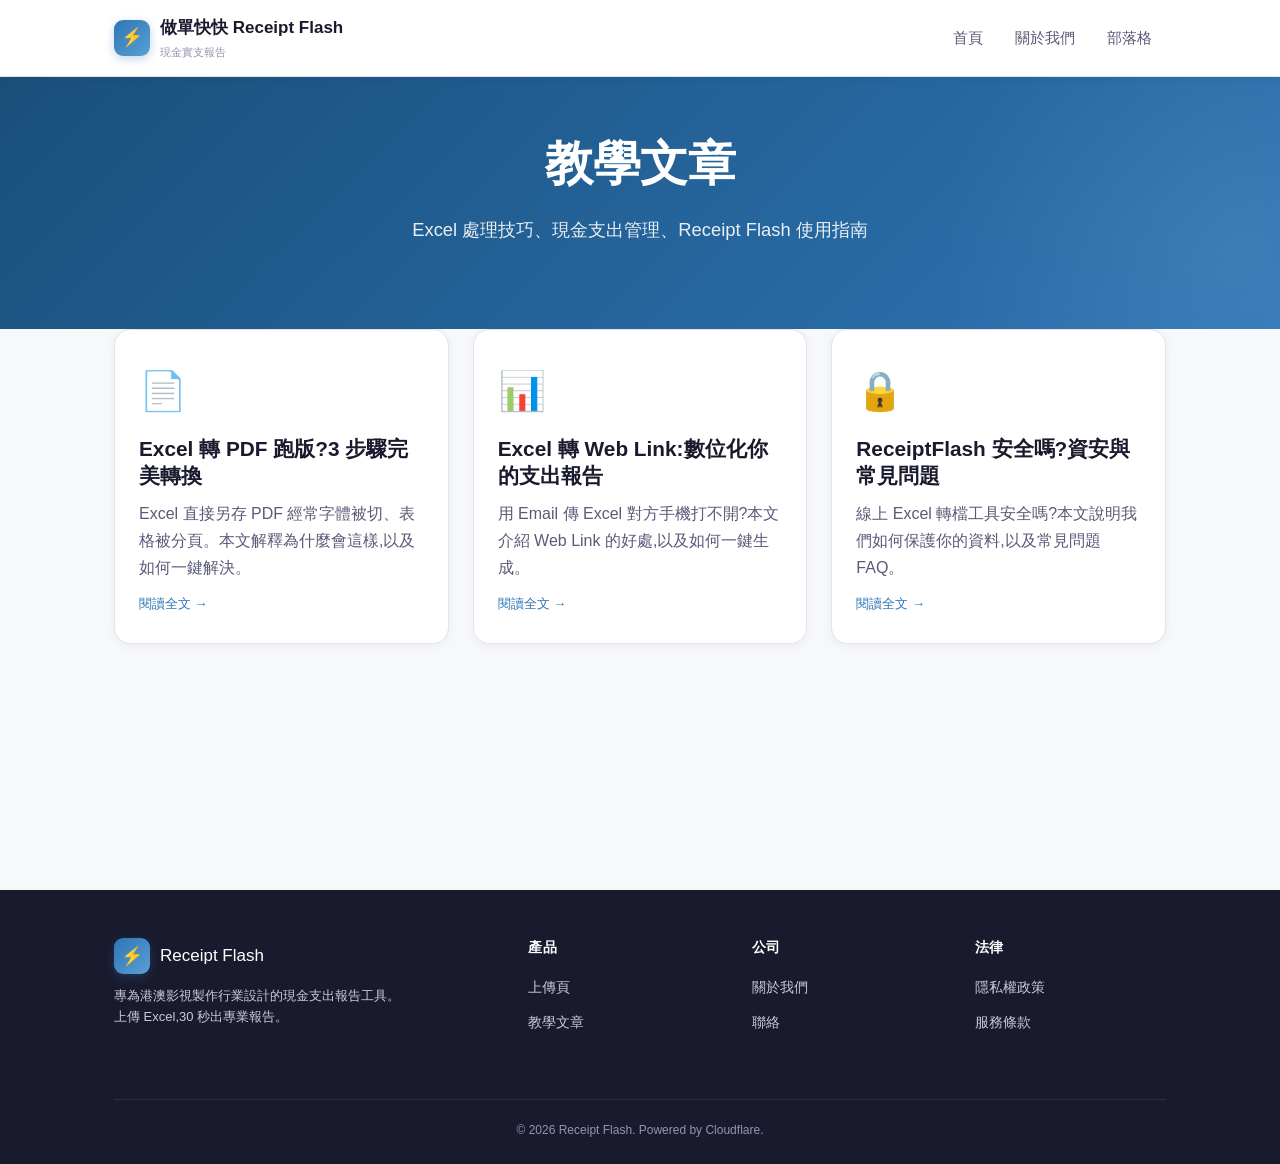
==== blog/index.html @ 972cb915 "feat: v9 source with Discord webhook + FAQ schema + testimonials" ====
<!DOCTYPE html>
<html lang="zh-Hant">
<head>
<meta charset="UTF-8">
<meta name="viewport" content="width=device-width, initial-scale=1.0">
<title>教學文章 — Receipt Flash 部落格</title>
<meta name="description" content="Excel 轉檔技巧、現金支出管理、Receipt Flash 使用教學。">
<meta property="og:type" content="website">
<meta property="og:title" content="教學文章 — Receipt Flash 部落格">
<meta property="og:description" content="Excel 轉檔技巧、現金支出管理、Receipt Flash 使用教學。">
<meta property="og:image" content="https://receiptflash.com/_brand/og-image.svg">
<meta property="og:url" content="https://receiptflash.com/blog/index.html">
<meta name="twitter:card" content="summary_large_image">
<meta name="twitter:title" content="教學文章 — Receipt Flash 部落格">
<meta name="twitter:description" content="Excel 轉檔技巧、現金支出管理、Receipt Flash 使用教學。">
<meta name="twitter:image" content="https://receiptflash.com/_brand/og-image.svg">
<link rel="icon" type="image/svg+xml" href="../_brand/favicon.svg">
<link rel="stylesheet" href="../assets/style.css">
</head>
<body>

<div id="site-header"></div>

<main>
  <section class="hero" style="padding: 56px 24px;">
    <h1>教學文章</h1>
    <p>Excel 處理技巧、現金支出管理、Receipt Flash 使用指南</p>
  </section>

  <div class="container">
    <div class="card-grid">
      <article class="card">
        <div class="icon">📄</div>
        <h3>Excel 轉 PDF 跑版?3 步驟完美轉換</h3>
        <p>Excel 直接另存 PDF 經常字體被切、表格被分頁。本文解釋為什麼會這樣,以及如何一鍵解決。</p>
        <p style="margin-top: 12px; font-size: 13px;"><a href="excel-to-pdf.html">閱讀全文 →</a></p>
      </article>

      <article class="card">
        <div class="icon">📊</div>
        <h3>Excel 轉 Web Link:數位化你的支出報告</h3>
        <p>用 Email 傳 Excel 對方手機打不開?本文介紹 Web Link 的好處,以及如何一鍵生成。</p>
        <p style="margin-top: 12px; font-size: 13px;"><a href="excel-to-web.html">閱讀全文 →</a></p>
      </article>

      <article class="card">
        <div class="icon">🔒</div>
        <h3>ReceiptFlash 安全嗎?資安與常見問題</h3>
        <p>線上 Excel 轉檔工具安全嗎?本文說明我們如何保護你的資料,以及常見問題 FAQ。</p>
        <p style="margin-top: 12px; font-size: 13px;"><a href="faq.html">閱讀全文 →</a></p>
      </article>
    </div>

    <div class="ad-slot" data-ad="header-banner" style="margin: 48px auto; max-width: 728px;"></div>
  </div>
</main>

<div id="site-footer"></div>
<script src="../assets/main.js"></script>
<script src="../_ads/adsense.js"></script>
</body>
</html>
---- assets/style.css ----
/* ===== ReceiptFlash 共用樣式 ===== */

:root {
  --primary: #2e75b6;
  --primary-dark: #1a4f7a;
  --primary-soft: #e8f2fb;
  --accent: #ff6b35;
  --accent-soft: #fff0e8;
  --success: #27ae60;
  --warning: #f39c12;
  --bg: #f7f8fa;
  --surface: #ffffff;
  --text: #1a1a2e;
  --text-2: #5a5a7a;
  --muted: #9494b0;
  --border: #e2e4ec;
  --border-strong: #c8cbd6;
  --radius: 16px;
  --radius-sm: 10px;
  --shadow-sm: 0 2px 8px rgba(30,50,90,.06);
  --shadow: 0 4px 24px rgba(30,50,90,.1);
  --shadow-lg: 0 12px 48px rgba(30,50,90,.14);
  --font-sans: -apple-system, BlinkMacSystemFont, "PingFang TC", "Microsoft JhengHei", "Segoe UI", "Helvetica Neue", sans-serif;
  --font-mono: "SF Mono", Menlo, Consolas, monospace;
  --max-width: 1100px;
  --max-width-narrow: 720px;
}

* { box-sizing: border-box; margin: 0; padding: 0; }
html { scroll-behavior: smooth; }
body {
  font-family: var(--font-sans);
  background: var(--bg);
  color: var(--text);
  line-height: 1.7;
  font-size: 16px;
  min-height: 100vh;
  display: flex;
  flex-direction: column;
}

a { color: var(--primary); text-decoration: none; transition: color .2s; }
a:hover { color: var(--primary-dark); }

img { max-width: 100%; height: auto; }

h1, h2, h3, h4, h5, h6 { line-height: 1.3; color: var(--text); margin-bottom: .5em; }
h1 { font-size: 2.4rem; font-weight: 800; letter-spacing: -.5px; }
h2 { font-size: 1.8rem; font-weight: 700; margin-top: 1.5em; }
h3 { font-size: 1.3rem; font-weight: 700; margin-top: 1.3em; }

p { margin-bottom: 1em; }

ul, ol { padding-left: 1.5em; margin-bottom: 1em; }
li { margin-bottom: .3em; }

code { background: #f0f0f5; padding: 2px 6px; border-radius: 4px; font-family: var(--font-mono); font-size: .9em; }
pre { background: #1a1a2e; color: #a8ff78; padding: 16px 20px; border-radius: var(--radius-sm); overflow-x: auto; margin: 12px 0; }
pre code { background: none; color: inherit; padding: 0; }

blockquote {
  border-left: 4px solid var(--primary);
  padding: 12px 20px;
  margin: 16px 0;
  background: var(--primary-soft);
  border-radius: 0 var(--radius-sm) var(--radius-sm) 0;
  color: var(--text-2);
}

/* ===== Header ===== */
.site-header {
  background: var(--surface);
  border-bottom: 1px solid var(--border);
  padding: 14px 24px;
  position: sticky;
  top: 0;
  z-index: 100;
  box-shadow: var(--shadow-sm);
}
.site-header .container {
  max-width: var(--max-width);
  margin: 0 auto;
  display: flex;
  align-items: center;
  justify-content: space-between;
  gap: 24px;
}
.brand {
  display: flex;
  align-items: center;
  gap: 10px;
  text-decoration: none;
  color: var(--text);
  font-weight: 700;
}
.brand-icon {
  width: 36px; height: 36px;
  background: linear-gradient(135deg, var(--primary) 0%, #5a9fd4 100%);
  border-radius: 9px;
  display: flex; align-items: center; justify-content: center;
  font-size: 18px; color: white;
  box-shadow: 0 3px 10px rgba(46,117,182,.3);
}
.brand-text { font-size: 17px; }
.brand-sub { font-size: 11px; color: var(--muted); font-weight: 500; }
.nav { display: flex; gap: 4px; }
.nav a {
  padding: 8px 14px;
  border-radius: var(--radius-sm);
  color: var(--text-2);
  font-weight: 500;
  font-size: 15px;
  transition: all .2s;
}
.nav a:hover { background: var(--primary-soft); color: var(--primary); }
.nav a.active { color: var(--primary); background: var(--primary-soft); }

.nav-toggle { display: none; background: none; border: none; font-size: 24px; cursor: pointer; padding: 4px 8px; color: var(--text); }

@media (max-width: 720px) {
  .nav { display: none; flex-direction: column; gap: 0; position: absolute; top: 100%; right: 0; left: 0; background: var(--surface); padding: 8px 0; border-bottom: 1px solid var(--border); }
  .nav.open { display: flex; }
  .nav a { width: 100%; border-radius: 0; padding: 12px 24px; }
  .nav-toggle { display: block; }
}

/* ===== Main ===== */
main { flex: 1; }

.container { max-width: var(--max-width); margin: 0 auto; padding: 0 24px; }
.container.narrow { max-width: var(--max-width-narrow); }

.hero {
  background: linear-gradient(135deg, var(--primary-dark) 0%, var(--primary) 100%);
  color: white;
  padding: 80px 24px 64px;
  text-align: center;
  position: relative;
  overflow: hidden;
}
.hero::before {
  content: '';
  position: absolute;
  top: -50%; right: -20%;
  width: 600px; height: 600px;
  background: radial-gradient(circle, rgba(255,255,255,.08) 0%, transparent 70%);
  pointer-events: none;
}
.hero h1 { color: white; font-size: 3rem; max-width: 720px; margin: 0 auto .4em; }
.hero p { font-size: 1.15rem; opacity: .9; max-width: 640px; margin: 0 auto 1.5em; }
.hero .btn { font-size: 1.1rem; padding: 14px 32px; }

/* ===== Sections ===== */
section { padding: 60px 0; }
section h2 { text-align: center; margin-bottom: .3em; }
section .lead { text-align: center; color: var(--text-2); max-width: 640px; margin: 0 auto 40px; font-size: 1.05rem; }

/* ===== Cards ===== */
.card-grid {
  display: grid;
  grid-template-columns: repeat(auto-fit, minmax(280px, 1fr));
  gap: 24px;
}
.card {
  background: var(--surface);
  border: 1px solid var(--border);
  border-radius: var(--radius);
  padding: 28px 24px;
  box-shadow: var(--shadow-sm);
  transition: all .25s;
}
.card:hover { transform: translateY(-4px); box-shadow: var(--shadow); border-color: var(--primary); }
.card .icon { font-size: 2.4rem; margin-bottom: 12px; }
.card .card-icon {
  width: 56px; height: 56px;
  border-radius: 14px;
  background: var(--primary-soft);
  display: inline-flex; align-items: center; justify-content: center;
  margin-bottom: 16px;
}
.card .card-icon .icon-svg { color: var(--primary); }
.card h3 { margin-top: 0; }
.card p { color: var(--text-2); margin-bottom: 0; }

/* ===== Buttons ===== */
.btn {
  display: inline-block;
  padding: 12px 28px;
  border-radius: var(--radius-sm);
  font-weight: 700;
  font-size: 15px;
  cursor: pointer;
  text-decoration: none;
  border: none;
  transition: all .2s;
  font-family: inherit;
}
.btn-primary {
  background: linear-gradient(135deg, var(--primary) 0%, #1a6fc4 100%);
  color: white;
  box-shadow: 0 4px 16px rgba(46,117,182,.35);
}
.btn-primary:hover { transform: translateY(-2px); box-shadow: 0 8px 24px rgba(46,117,182,.4); color: white; }
.btn-accent {
  background: var(--accent);
  color: white;
}
.btn-accent:hover { background: #e35a25; color: white; }
.btn-outline {
  background: var(--surface);
  color: var(--primary);
  border: 1.5px solid var(--primary);
}
.btn-outline:hover { background: var(--primary-soft); }

/* ===== Article / Long-form Content ===== */
.article {
  background: var(--surface);
  border-radius: var(--radius);
  padding: 48px 40px;
  margin: 40px auto;
  max-width: var(--max-width-narrow);
  box-shadow: var(--shadow-sm);
  border: 1px solid var(--border);
}
.article h1 { margin-top: 0; }
.article h2 { border-bottom: 2px solid var(--primary-soft); padding-bottom: 8px; }
.article .meta { color: var(--muted); font-size: 14px; margin-bottom: 24px; }
.article .toc {
  background: var(--primary-soft);
  border-radius: var(--radius-sm);
  padding: 16px 20px;
  margin-bottom: 32px;
}
.article .toc h4 { margin: 0 0 8px; color: var(--primary); font-size: 14px; }
.article .toc ul { padding-left: 20px; margin: 0; }
.article .toc a { color: var(--text-2); }
.article .cta {
  background: var(--accent-soft);
  border-left: 4px solid var(--accent);
  padding: 20px 24px;
  border-radius: 0 var(--radius-sm) var(--radius-sm) 0;
  margin: 32px 0;
  text-align: center;
}
.article .cta a { display: inline-block; margin-top: 12px; }

/* ===== Testimonial ===== */
.testimonial-grid {
  display: grid;
  grid-template-columns: repeat(auto-fit, minmax(280px, 1fr));
  gap: 24px;
  max-width: 1100px;
  margin: 0 auto;
}
.testimonial {
  background: var(--surface);
  border: 1px solid var(--border);
  border-left: 4px solid var(--primary);
  border-radius: var(--radius);
  padding: 24px 28px;
  margin: 0;
  box-shadow: var(--shadow-sm);
  transition: all .25s;
}
.testimonial:hover { transform: translateY(-2px); box-shadow: var(--shadow); }
.testimonial p {
  font-size: 1rem;
  color: var(--text);
  margin: 0 0 12px;
  line-height: 1.7;
}
.testimonial footer {
  font-size: 13px;
  color: var(--text-2);
}

/* ===== Trust Badges ===== */
.trust-badges {
  display: flex;
  flex-wrap: wrap;
  justify-content: center;
  gap: 20px 36px;
  padding: 8px 0;
}
.trust-badges .badge {
  display: inline-flex;
  align-items: center;
  gap: 8px;
  font-size: 14px;
  font-weight: 600;
  color: var(--text-2);
}
.trust-badges .badge .icon-svg { flex-shrink: 0; }

/* ===== Loading / Progress ===== */
.progress-track {
  width: 240px;
  height: 6px;
  background: var(--border);
  border-radius: 3px;
  overflow: hidden;
  margin: 12px 0;
}
.progress-bar {
  height: 100%;
  width: 0%;
  background: linear-gradient(90deg, var(--primary) 0%, var(--accent) 100%);
  border-radius: 3px;
  transition: width .25s ease;
}
.loading-overlay .progress-track {
  background: rgba(0,0,0,.08);
}

/* ===== Footer ===== */
.site-footer {
  background: #1a1a2e;
  color: #c8cbd6;
  padding: 48px 24px 24px;
  margin-top: 60px;
}
.site-footer .container { display: grid; grid-template-columns: 2fr 1fr 1fr 1fr; gap: 32px; }
.site-footer h4 { color: white; font-size: 14px; margin-bottom: 16px; text-transform: uppercase; letter-spacing: .5px; }
.site-footer ul { list-style: none; padding: 0; }
.site-footer li { margin-bottom: 8px; }
.site-footer a { color: #c8cbd6; font-size: 14px; }
.site-footer a:hover { color: white; }
.site-footer .brand-mini { display: flex; align-items: center; gap: 10px; margin-bottom: 12px; }
.site-footer p { font-size: 13px; line-height: 1.6; }
.footer-bottom { grid-column: 1 / -1; border-top: 1px solid #2e2e48; padding-top: 20px; margin-top: 16px; text-align: center; font-size: 12px; color: var(--muted); }

@media (max-width: 720px) {
  .site-footer .container { grid-template-columns: 1fr; gap: 24px; }
  .article { padding: 28px 20px; margin: 20px auto; }
  h1 { font-size: 1.9rem; }
  .hero { padding: 60px 20px 40px; }
  .hero h1 { font-size: 2rem; }
}

/* ===== Ad slots ===== */
.ad-slot {
  margin: 32px auto;
  padding: 0;
  text-align: center;
  max-width: 100%;
  min-height: 90px;
}
.ad-slot[data-ad="header-banner"] { max-width: 728px; }
.ad-slot[data-ad="side-rectangle"] { max-width: 336px; }
.ad-slot[data-ad="in-article-blog"] { margin: 28px 0; }
.ad-slot:not(.ad-loaded)::before {
  content: '廣告載入中…';
  display: block;
  font-size: 11px;
  color: var(--muted);
  letter-spacing: 1px;
  padding: 20px;
  background: #fafbfc;
  border-radius: var(--radius-sm);
}

/* ===== FAQ ===== */
.faq-item { border-bottom: 1px solid var(--border); padding: 16px 0; }
.faq-item:last-child { border-bottom: none; }
.faq-item h3 { margin: 0 0 8px; font-size: 1.1rem; color: var(--primary); }

/* ===== Forms ===== */
input, textarea, select {
  width: 100%;
  padding: 10px 14px;
  border: 1.5px solid var(--border);
  border-radius: var(--radius-sm);
  font-size: 15px;
  font-family: inherit;
  background: var(--bg);
  color: var(--text);
  transition: border-color .2s, background .2s;
}
input:focus, textarea:focus, select:focus {
  border-color: var(--primary);
  background: var(--surface);
  outline: none;
}

/* ===== Utility ===== */
.text-center { text-align: center; }
.mb-0 { margin-bottom: 0 !important; }
.mb-1 { margin-bottom: 8px; }
.mb-2 { margin-bottom: 16px; }
.mb-3 { margin-bottom: 24px; }
.mb-4 { margin-bottom: 32px; }
.mt-2 { margin-top: 16px; }
.mt-3 { margin-top: 24px; }
.muted { color: var(--muted); }
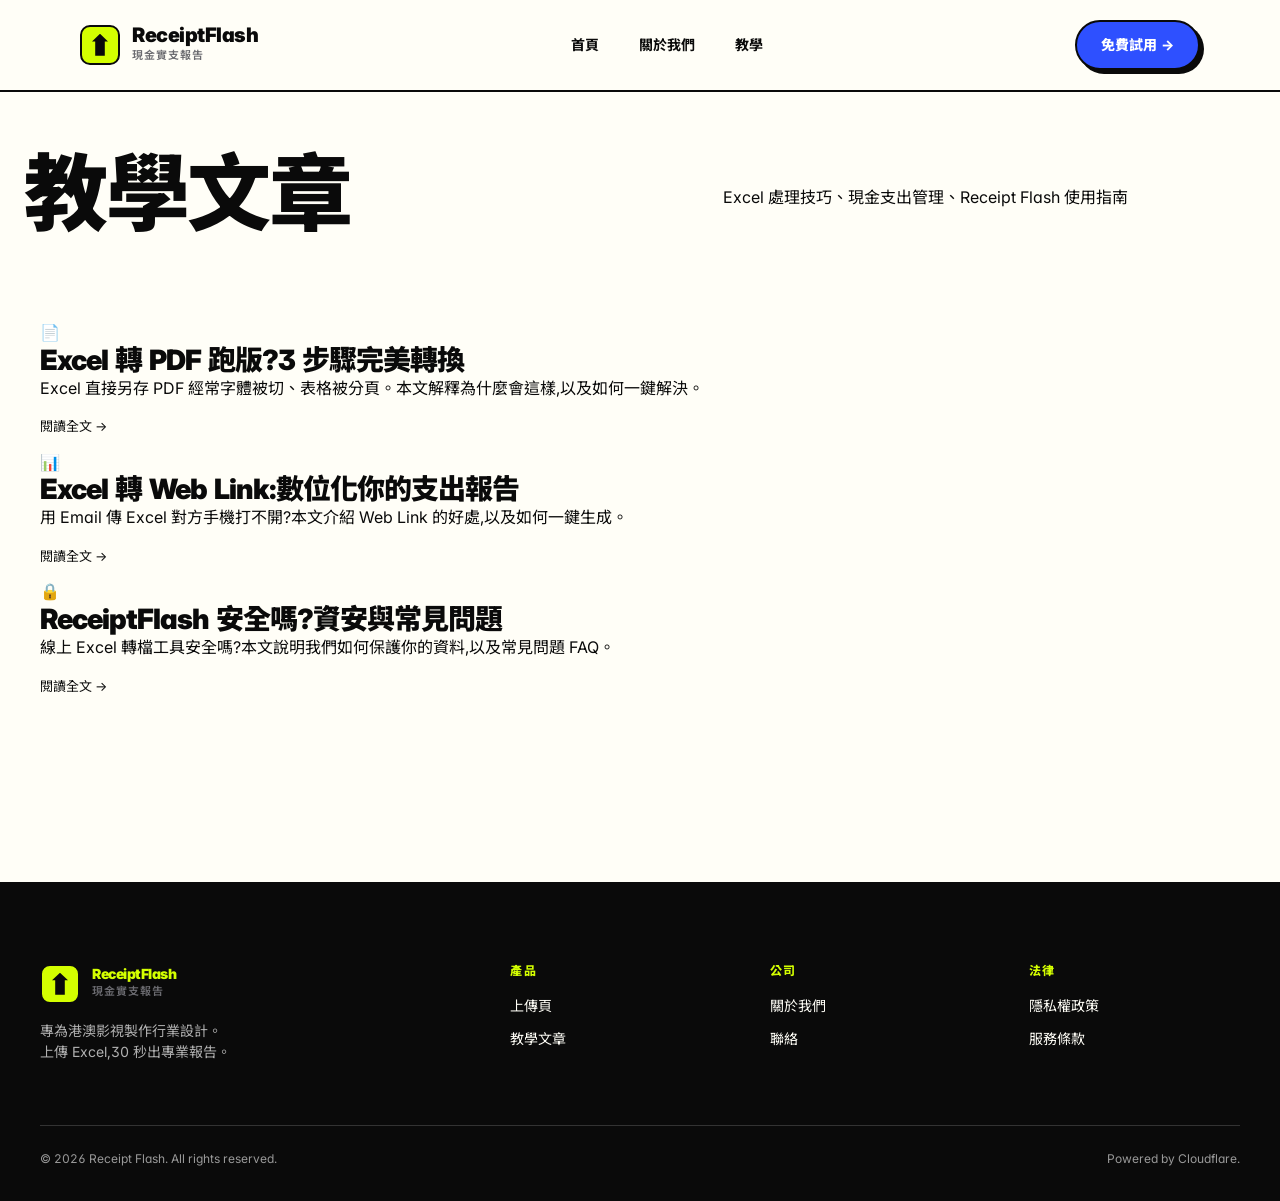
==== commit 32048c33: "feat: v11 — neo-brutalist redesign + .zip upload" ====
--- a/blog/index.html
+++ b/blog/index.html
@@ -16,6 +16,7 @@
 <meta name="twitter:image" content="https://receiptflash.com/_brand/og-image.svg">
 <link rel="icon" type="image/svg+xml" href="../_brand/favicon.svg">
 <link rel="stylesheet" href="../assets/style.css">
+<link href="https://fonts.googleapis.com/css2?family=Inter:wght@400;500;700;800;900&family=Noto+Sans+TC:wght@400;500;700;900&display=swap" rel="stylesheet">
 </head>
 <body>
 
--- a/assets/style.css
+++ b/assets/style.css
@@ -1,346 +1,755 @@
-/* ===== ReceiptFlash 共用樣式 ===== */
+/* ===== ReceiptFlash — Neo-Brutalist Style ===== */
 
 :root {
-  --primary: #2e75b6;
-  --primary-dark: #1a4f7a;
-  --primary-soft: #e8f2fb;
-  --accent: #ff6b35;
-  --accent-soft: #fff0e8;
-  --success: #27ae60;
-  --warning: #f39c12;
-  --bg: #f7f8fa;
-  --surface: #ffffff;
-  --text: #1a1a2e;
-  --text-2: #5a5a7a;
-  --muted: #9494b0;
-  --border: #e2e4ec;
-  --border-strong: #c8cbd6;
-  --radius: 16px;
-  --radius-sm: 10px;
-  --shadow-sm: 0 2px 8px rgba(30,50,90,.06);
-  --shadow: 0 4px 24px rgba(30,50,90,.1);
-  --shadow-lg: 0 12px 48px rgba(30,50,90,.14);
-  --font-sans: -apple-system, BlinkMacSystemFont, "PingFang TC", "Microsoft JhengHei", "Segoe UI", "Helvetica Neue", sans-serif;
-  --font-mono: "SF Mono", Menlo, Consolas, monospace;
-  --max-width: 1100px;
+  /* Colors */
+  --yellow: #D4FF00;
+  --yellow-soft: #ECFF7A;
+  --blue: #2E50FF;
+  --blue-soft: #E8EDFF;
+  --cream: #FFFEF7;
+  --cream-warm: #F8F4E8;
+  --ink: #0A0A0A;
+  --ink-soft: #2D2D2D;
+  --muted: #6B6B70;
+  --border: #1A1A1A;
+
+  /* Spacing (4px scale) */
+  --space-1: 4px;
+  --space-2: 8px;
+  --space-3: 12px;
+  --space-4: 16px;
+  --space-5: 24px;
+  --space-6: 32px;
+  --space-7: 48px;
+  --space-8: 64px;
+  --space-9: 80px;
+
+  /* Type scale */
+  --fs-xs: 12px;
+  --fs-sm: 14px;
+  --fs-base: 16px;
+  --fs-md: 18px;
+  --fs-lg: 22px;
+  --fs-xl: 28px;
+  --fs-2xl: 36px;
+  --fs-3xl: clamp(36px, 5vw, 56px);
+  --fs-hero: clamp(48px, 7vw, 84px);
+
+  /* Radius */
+  --radius-sm: 8px;
+  --radius: 12px;
+  --radius-lg: 18px;
+  --radius-pill: 999px;
+
+  /* Shadow (neo-brutalist hard shadow) */
+  --shadow-sm: 3px 3px 0 var(--ink);
+  --shadow: 5px 5px 0 var(--ink);
+  --shadow-lg: 8px 8px 0 var(--ink);
+
+  /* Layout */
+  --max-width: 1320px;
   --max-width-narrow: 720px;
+
+  /* Typography */
+  --font-sans: 'Inter', 'Noto Sans TC', -apple-system, BlinkMacSystemFont, system-ui, sans-serif;
+  --font-mono: 'SF Mono', Menlo, Consolas, monospace;
 }
 
 * { box-sizing: border-box; margin: 0; padding: 0; }
+
 html { scroll-behavior: smooth; }
+
 body {
   font-family: var(--font-sans);
-  background: var(--bg);
-  color: var(--text);
-  line-height: 1.7;
-  font-size: 16px;
+  background: var(--cream);
+  color: var(--ink);
+  line-height: 1.55;
+  font-feature-settings: 'cv11', 'ss01', 'tnum';
+  -webkit-font-smoothing: antialiased;
+  font-size: var(--fs-base);
   min-height: 100vh;
-  display: flex;
-  flex-direction: column;
-}
-
-a { color: var(--primary); text-decoration: none; transition: color .2s; }
-a:hover { color: var(--primary-dark); }
+  display: flex; flex-direction: column;
+}
+
+a { color: var(--ink); text-decoration: none; transition: opacity .2s; }
+a:hover { opacity: .75; }
 
 img { max-width: 100%; height: auto; }
 
-h1, h2, h3, h4, h5, h6 { line-height: 1.3; color: var(--text); margin-bottom: .5em; }
-h1 { font-size: 2.4rem; font-weight: 800; letter-spacing: -.5px; }
-h2 { font-size: 1.8rem; font-weight: 700; margin-top: 1.5em; }
-h3 { font-size: 1.3rem; font-weight: 700; margin-top: 1.3em; }
-
+h1, h2, h3, h4, h5, h6 {
+  font-weight: 900;
+  line-height: 1.1;
+  letter-spacing: -1px;
+  color: var(--ink);
+}
+h1 { font-size: var(--fs-hero); letter-spacing: -2.5px; }
+h2 { font-size: var(--fs-3xl); letter-spacing: -1.5px; }
+h3 { font-size: var(--fs-xl); }
+h4 { font-size: var(--fs-lg); }
 p { margin-bottom: 1em; }
 
 ul, ol { padding-left: 1.5em; margin-bottom: 1em; }
 li { margin-bottom: .3em; }
 
-code { background: #f0f0f5; padding: 2px 6px; border-radius: 4px; font-family: var(--font-mono); font-size: .9em; }
-pre { background: #1a1a2e; color: #a8ff78; padding: 16px 20px; border-radius: var(--radius-sm); overflow-x: auto; margin: 12px 0; }
-pre code { background: none; color: inherit; padding: 0; }
-
-blockquote {
-  border-left: 4px solid var(--primary);
-  padding: 12px 20px;
-  margin: 16px 0;
-  background: var(--primary-soft);
-  border-radius: 0 var(--radius-sm) var(--radius-sm) 0;
-  color: var(--text-2);
-}
+code { background: var(--cream-warm); padding: 2px 6px; border-radius: 4px; font-family: var(--font-mono); font-size: .9em; }
+pre { background: var(--ink); color: var(--cream); padding: 16px 20px; border-radius: var(--radius); overflow-x: auto; margin: 12px 0; }
 
 /* ===== Header ===== */
 .site-header {
-  background: var(--surface);
-  border-bottom: 1px solid var(--border);
-  padding: 14px 24px;
+  padding: 20px 40px;
+  display: flex;
+  justify-content: space-between;
+  align-items: center;
   position: sticky;
   top: 0;
+  background: var(--cream);
   z-index: 100;
-  box-shadow: var(--shadow-sm);
-}
-.site-header .container {
+  border-bottom: 2.5px solid var(--ink);
+}
+.brand {
+  display: flex; align-items: center; gap: 12px;
+  font-weight: 900; font-size: 20px; letter-spacing: -.5px;
+  text-decoration: none; color: var(--ink);
+}
+.brand-mark {
+  width: 40px; height: 40px;
+  background: var(--yellow);
+  border: 2.5px solid var(--ink);
+  border-radius: 10px;
+  display: flex; align-items: center; justify-content: center;
+  flex-shrink: 0;
+  position: relative;
+}
+.brand-mark::before {
+  content: ''; width: 16px; height: 22px;
+  background: var(--ink);
+  clip-path: polygon(50% 0, 100% 35%, 80% 35%, 80% 100%, 20% 100%, 20% 35%, 0 35%);
+}
+.brand-text { font-weight: 900; line-height: 1; }
+.brand-sub { font-size: 11px; color: var(--muted); font-weight: 600; letter-spacing: 1px; text-transform: uppercase; margin-top: 2px; }
+
+.nav-pill {
+  display: flex; gap: 4px; align-items: center;
+}
+.nav-pill a {
+  padding: 10px 18px;
+  border-radius: var(--radius-pill);
+  text-decoration: none;
+  color: var(--ink);
+  font-weight: 700;
+  font-size: 14px;
+  transition: background .15s, color .15s;
+}
+.nav-pill a.active { background: var(--ink); color: var(--cream); }
+.nav-pill a:hover { background: var(--ink); color: var(--cream); }
+
+.cta-nav {
+  padding: 12px 24px;
+  background: var(--blue);
+  color: white;
+  border: 2.5px solid var(--ink);
+  border-radius: var(--radius-pill);
+  font-weight: 800;
+  font-size: 14px;
+  text-decoration: none;
+  box-shadow: 4px 4px 0 var(--ink);
+  transition: transform .1s, box-shadow .1s;
+}
+.cta-nav:hover {
+  transform: translate(-2px, -2px);
+  box-shadow: 6px 6px 0 var(--ink);
+  opacity: 1;
+}
+
+.nav-toggle { display: none; background: none; border: none; font-size: 24px; cursor: pointer; padding: 4px 8px; color: var(--ink); }
+
+@media (max-width: 900px) {
+  .nav-pill { display: none; }
+  .site-header { padding: 16px 20px; }
+  .cta-nav { padding: 10px 18px; font-size: 13px; }
+}
+
+/* ===== Main ===== */
+main { flex: 1; }
+
+.container { max-width: var(--max-width); margin: 0 auto; padding: 0 40px; }
+.container.narrow { max-width: var(--max-width-narrow); }
+.text-center { text-align: center; }
+
+/* ===== Buttons ===== */
+.btn {
+  display: inline-flex; align-items: center; gap: 10px;
+  padding: 16px 28px;
+  border-radius: var(--radius-pill);
+  font-weight: 800;
+  font-size: 16px;
+  text-decoration: none;
+  cursor: pointer;
+  font-family: inherit;
+  border: 2.5px solid var(--ink);
+  transition: transform .1s, box-shadow .1s;
+}
+.btn-primary {
+  background: var(--yellow);
+  color: var(--ink);
+  box-shadow: var(--shadow);
+}
+.btn-primary:hover { transform: translate(-2px, -2px); box-shadow: 7px 7px 0 var(--ink); opacity: 1; }
+.btn-secondary {
+  background: transparent;
+  color: var(--ink);
+  border: 2.5px solid var(--ink);
+}
+.btn-secondary:hover { background: var(--ink); color: var(--cream); opacity: 1; }
+.btn-blue {
+  background: var(--blue);
+  color: white;
+  box-shadow: var(--shadow);
+}
+.btn-blue:hover { transform: translate(-2px, -2px); box-shadow: 7px 7px 0 var(--ink); opacity: 1; }
+
+/* ===== Sections ===== */
+section { padding: var(--space-9) 0; }
+.section-dark {
+  background: var(--ink);
+  color: var(--cream);
+  padding: var(--space-9) 0;
+}
+.section-dark h2, .section-dark h3, .section-dark p { color: var(--cream); }
+.section-dark .lead { color: #B0B0B0; }
+
+.lead {
+  font-size: var(--fs-md);
+  color: var(--muted);
+  max-width: 600px;
+  margin-bottom: var(--space-7);
+  font-weight: 500;
+  line-height: 1.5;
+}
+
+/* ===== Hero ===== */
+.hero {
+  padding: var(--space-9) 40px var(--space-7);
+  display: grid;
+  grid-template-columns: 1.2fr 1fr;
+  gap: 60px;
   max-width: var(--max-width);
   margin: 0 auto;
-  display: flex;
   align-items: center;
-  justify-content: space-between;
-  gap: 24px;
-}
-.brand {
-  display: flex;
-  align-items: center;
-  gap: 10px;
-  text-decoration: none;
-  color: var(--text);
+}
+.hero-eyebrow {
+  display: inline-flex; align-items: center; gap: 8px;
+  background: var(--yellow);
+  border: 2px solid var(--ink);
+  border-radius: var(--radius-pill);
+  padding: 6px 16px;
   font-weight: 700;
-}
-.brand-icon {
+  font-size: 13px;
+  letter-spacing: .3px;
+  margin-bottom: var(--space-5);
+  box-shadow: var(--shadow-sm);
+}
+.hero-eyebrow .dot { width: 8px; height: 8px; border-radius: 50%; background: var(--ink); }
+.hero h1 { margin-bottom: var(--space-5); }
+.hero h1 .hl {
+  background: var(--yellow);
+  padding: 0 8px;
+  border: 2.5px solid var(--ink);
+  border-radius: 8px;
+  display: inline-block;
+  transform: rotate(-1deg);
+}
+.hero h1 .hl-blue {
+  background: var(--blue);
+  color: white;
+  padding: 0 8px;
+  border: 2.5px solid var(--ink);
+  border-radius: 8px;
+  display: inline-block;
+}
+.hero-sub {
+  font-size: var(--fs-md);
+  line-height: 1.5;
+  color: var(--ink-soft);
+  max-width: 540px;
+  margin-bottom: var(--space-6);
+  font-weight: 500;
+}
+.hero-cta-row { display: flex; gap: var(--space-3); align-items: center; flex-wrap: wrap; }
+.hero-stats { display: flex; gap: var(--space-7); margin-top: var(--space-7); }
+.hero-stat strong {
+  font-size: var(--fs-2xl); font-weight: 900;
+  color: var(--ink); display: block; letter-spacing: -1px;
+  line-height: 1;
+}
+.hero-stat span {
+  font-size: var(--fs-xs); color: var(--muted); font-weight: 600;
+  text-transform: uppercase; letter-spacing: 1px;
+  margin-top: var(--space-1);
+  display: block;
+}
+
+/* ===== Hero Illustration ===== */
+.hero-art {
+  position: relative;
+  height: 540px;
+}
+.hero-art .blob {
+  position: absolute;
+  border: 2.5px solid var(--ink);
+  border-radius: 50%;
+  display: flex; align-items: center; justify-content: center;
+  font-weight: 900;
+  font-size: 14px;
+  color: var(--ink);
+}
+.blob-1 { width: 140px; height: 140px; background: var(--yellow); top: 20px; left: 60px; box-shadow: 6px 6px 0 var(--ink); animation: float 6s ease-in-out infinite; }
+.blob-2 { width: 110px; height: 110px; background: var(--blue); color: white; top: 180px; left: 240px; box-shadow: 5px 5px 0 var(--ink); animation: float 7s ease-in-out infinite reverse; }
+.blob-3 { width: 90px; height: 90px; background: var(--cream-warm); top: 80px; right: 80px; box-shadow: 5px 5px 0 var(--ink); animation: float 8s ease-in-out infinite; }
+.blob-4 { width: 160px; height: 160px; background: var(--yellow-soft); bottom: 40px; right: 30px; box-shadow: 6px 6px 0 var(--ink); animation: float 9s ease-in-out infinite reverse; }
+.blob-5 { width: 100px; height: 100px; background: var(--ink); color: var(--yellow); bottom: 140px; left: 100px; box-shadow: 5px 5px 0 var(--blue); animation: float 7.5s ease-in-out infinite; }
+@keyframes float { 0%, 100% { transform: translateY(0); } 50% { transform: translateY(-15px); } }
+
+.hero-illustration-card {
+  position: absolute;
+  top: 50%; left: 50%;
+  transform: translate(-50%, -50%);
+  width: 280px; height: 360px;
+  background: white;
+  border: 3px solid var(--ink);
+  border-radius: var(--radius-lg);
+  box-shadow: var(--shadow-lg);
+  padding: 20px;
+  z-index: 5;
+  display: flex; flex-direction: column;
+}
+.illust-header {
+  background: var(--blue); color: white;
+  border-radius: 10px;
+  padding: 12px;
+  font-weight: 800;
+  font-size: 13px;
+  margin-bottom: 14px;
+  display: flex; align-items: center; justify-content: space-between;
+  border: 2px solid var(--ink);
+}
+.illust-row { display: flex; gap: 10px; margin-bottom: 8px; align-items: center; }
+.illust-icon {
+  width: 32px; height: 32px;
+  background: var(--cream-warm);
+  border: 2px solid var(--ink);
+  border-radius: 6px;
+  display: flex; align-items: center; justify-content: center;
+  font-size: 14px;
+}
+.illust-bar { flex: 1; height: 8px; background: var(--cream-warm); border: 1.5px solid var(--ink); border-radius: var(--radius-pill); }
+.illust-bar.filled { background: var(--yellow); }
+.illust-bar.small { flex: 0 0 50px; }
+.illust-total {
+  margin-top: auto;
+  padding: 14px;
+  background: var(--yellow);
+  border: 2px solid var(--ink);
+  border-radius: 10px;
+  display: flex; justify-content: space-between; align-items: center;
+  font-weight: 800;
+}
+.illust-total .num { font-size: 22px; }
+
+@media (max-width: 900px) {
+  .hero { grid-template-columns: 1fr; padding: var(--space-7) 24px; }
+  .hero-art { height: 400px; }
+}
+
+/* ===== Step Cards ===== */
+.steps {
+  display: grid;
+  grid-template-columns: repeat(3, 1fr);
+  gap: var(--space-5);
+}
+.step-card {
+  background: white;
+  border: 2.5px solid var(--ink);
+  border-radius: var(--radius-lg);
+  padding: var(--space-6) var(--space-5);
+  box-shadow: var(--shadow);
+  transition: transform .15s, box-shadow .15s;
+}
+.step-card:hover { transform: translate(-2px, -2px); box-shadow: 7px 7px 0 var(--ink); }
+.step-num {
+  display: inline-flex;
+  width: 48px; height: 48px;
+  background: var(--yellow);
+  border: 2.5px solid var(--ink);
+  border-radius: 50%;
+  align-items: center; justify-content: center;
+  font-weight: 900;
+  font-size: 22px;
+  margin-bottom: var(--space-4);
+}
+.step-card:nth-child(2) .step-num { background: var(--blue); color: white; }
+.step-card:nth-child(3) .step-num { background: var(--ink); color: var(--yellow); }
+.step-card h3 { font-size: var(--fs-lg); margin-bottom: var(--space-2); }
+.step-card p { color: var(--muted); font-size: var(--fs-sm); margin-bottom: 0; }
+
+@media (max-width: 900px) { .steps { grid-template-columns: 1fr; } }
+
+/* ===== Before/After ===== */
+.before-after {
+  background: white;
+  border: 2.5px solid var(--ink);
+  border-radius: var(--radius-lg);
+  box-shadow: var(--shadow);
+  overflow: hidden;
+  max-width: 880px;
+  margin: 0 auto;
+}
+.before-after img { display: block; width: 100%; height: auto; }
+
+/* ===== Trust Pills ===== */
+.trust-row {
+  display: grid;
+  grid-template-columns: repeat(4, 1fr);
+  gap: var(--space-4);
+}
+.trust-pill {
+  display: flex; align-items: center; gap: 14px;
+  background: var(--cream-warm);
+  border: 2px solid var(--ink);
+  border-radius: var(--radius-pill);
+  padding: 14px 20px;
+  font-weight: 700;
+  font-size: 14px;
+  box-shadow: var(--shadow-sm);
+}
+.trust-icon {
   width: 36px; height: 36px;
-  background: linear-gradient(135deg, var(--primary) 0%, #5a9fd4 100%);
-  border-radius: 9px;
+  background: var(--yellow);
+  border: 2px solid var(--ink);
+  border-radius: 50%;
   display: flex; align-items: center; justify-content: center;
-  font-size: 18px; color: white;
-  box-shadow: 0 3px 10px rgba(46,117,182,.3);
-}
-.brand-text { font-size: 17px; }
-.brand-sub { font-size: 11px; color: var(--muted); font-weight: 500; }
-.nav { display: flex; gap: 4px; }
-.nav a {
-  padding: 8px 14px;
-  border-radius: var(--radius-sm);
-  color: var(--text-2);
-  font-weight: 500;
-  font-size: 15px;
-  transition: all .2s;
-}
-.nav a:hover { background: var(--primary-soft); color: var(--primary); }
-.nav a.active { color: var(--primary); background: var(--primary-soft); }
-
-.nav-toggle { display: none; background: none; border: none; font-size: 24px; cursor: pointer; padding: 4px 8px; color: var(--text); }
-
-@media (max-width: 720px) {
-  .nav { display: none; flex-direction: column; gap: 0; position: absolute; top: 100%; right: 0; left: 0; background: var(--surface); padding: 8px 0; border-bottom: 1px solid var(--border); }
-  .nav.open { display: flex; }
-  .nav a { width: 100%; border-radius: 0; padding: 12px 24px; }
-  .nav-toggle { display: block; }
-}
-
-/* ===== Main ===== */
-main { flex: 1; }
-
-.container { max-width: var(--max-width); margin: 0 auto; padding: 0 24px; }
-.container.narrow { max-width: var(--max-width-narrow); }
-
-.hero {
-  background: linear-gradient(135deg, var(--primary-dark) 0%, var(--primary) 100%);
-  color: white;
-  padding: 80px 24px 64px;
-  text-align: center;
-  position: relative;
-  overflow: hidden;
-}
-.hero::before {
-  content: '';
-  position: absolute;
-  top: -50%; right: -20%;
-  width: 600px; height: 600px;
-  background: radial-gradient(circle, rgba(255,255,255,.08) 0%, transparent 70%);
-  pointer-events: none;
-}
-.hero h1 { color: white; font-size: 3rem; max-width: 720px; margin: 0 auto .4em; }
-.hero p { font-size: 1.15rem; opacity: .9; max-width: 640px; margin: 0 auto 1.5em; }
-.hero .btn { font-size: 1.1rem; padding: 14px 32px; }
-
-/* ===== Sections ===== */
-section { padding: 60px 0; }
-section h2 { text-align: center; margin-bottom: .3em; }
-section .lead { text-align: center; color: var(--text-2); max-width: 640px; margin: 0 auto 40px; font-size: 1.05rem; }
-
-/* ===== Cards ===== */
-.card-grid {
-  display: grid;
-  grid-template-columns: repeat(auto-fit, minmax(280px, 1fr));
-  gap: 24px;
-}
-.card {
-  background: var(--surface);
-  border: 1px solid var(--border);
-  border-radius: var(--radius);
-  padding: 28px 24px;
-  box-shadow: var(--shadow-sm);
-  transition: all .25s;
-}
-.card:hover { transform: translateY(-4px); box-shadow: var(--shadow); border-color: var(--primary); }
-.card .icon { font-size: 2.4rem; margin-bottom: 12px; }
-.card .card-icon {
-  width: 56px; height: 56px;
-  border-radius: 14px;
-  background: var(--primary-soft);
-  display: inline-flex; align-items: center; justify-content: center;
-  margin-bottom: 16px;
-}
-.card .card-icon .icon-svg { color: var(--primary); }
-.card h3 { margin-top: 0; }
-.card p { color: var(--text-2); margin-bottom: 0; }
-
-/* ===== Buttons ===== */
-.btn {
-  display: inline-block;
-  padding: 12px 28px;
-  border-radius: var(--radius-sm);
-  font-weight: 700;
-  font-size: 15px;
-  cursor: pointer;
-  text-decoration: none;
-  border: none;
-  transition: all .2s;
-  font-family: inherit;
-}
-.btn-primary {
-  background: linear-gradient(135deg, var(--primary) 0%, #1a6fc4 100%);
-  color: white;
-  box-shadow: 0 4px 16px rgba(46,117,182,.35);
-}
-.btn-primary:hover { transform: translateY(-2px); box-shadow: 0 8px 24px rgba(46,117,182,.4); color: white; }
-.btn-accent {
-  background: var(--accent);
-  color: white;
-}
-.btn-accent:hover { background: #e35a25; color: white; }
-.btn-outline {
-  background: var(--surface);
-  color: var(--primary);
-  border: 1.5px solid var(--primary);
-}
-.btn-outline:hover { background: var(--primary-soft); }
-
-/* ===== Article / Long-form Content ===== */
-.article {
-  background: var(--surface);
-  border-radius: var(--radius);
-  padding: 48px 40px;
-  margin: 40px auto;
-  max-width: var(--max-width-narrow);
-  box-shadow: var(--shadow-sm);
-  border: 1px solid var(--border);
-}
-.article h1 { margin-top: 0; }
-.article h2 { border-bottom: 2px solid var(--primary-soft); padding-bottom: 8px; }
-.article .meta { color: var(--muted); font-size: 14px; margin-bottom: 24px; }
-.article .toc {
-  background: var(--primary-soft);
-  border-radius: var(--radius-sm);
-  padding: 16px 20px;
-  margin-bottom: 32px;
-}
-.article .toc h4 { margin: 0 0 8px; color: var(--primary); font-size: 14px; }
-.article .toc ul { padding-left: 20px; margin: 0; }
-.article .toc a { color: var(--text-2); }
-.article .cta {
-  background: var(--accent-soft);
-  border-left: 4px solid var(--accent);
-  padding: 20px 24px;
-  border-radius: 0 var(--radius-sm) var(--radius-sm) 0;
-  margin: 32px 0;
-  text-align: center;
-}
-.article .cta a { display: inline-block; margin-top: 12px; }
+  font-weight: 900;
+  font-size: 16px;
+  flex-shrink: 0;
+}
+.trust-pill:nth-child(2) .trust-icon { background: var(--blue); color: white; }
+.trust-pill:nth-child(4) .trust-icon { background: var(--ink); color: var(--yellow); }
+
+@media (max-width: 900px) { .trust-row { grid-template-columns: 1fr 1fr; } }
 
 /* ===== Testimonial ===== */
 .testimonial-grid {
   display: grid;
   grid-template-columns: repeat(auto-fit, minmax(280px, 1fr));
-  gap: 24px;
+  gap: var(--space-5);
   max-width: 1100px;
   margin: 0 auto;
 }
 .testimonial {
-  background: var(--surface);
-  border: 1px solid var(--border);
-  border-left: 4px solid var(--primary);
+  background: white;
+  border: 2.5px solid var(--ink);
+  border-radius: var(--radius-lg);
+  padding: var(--space-5);
+  margin: 0;
+  box-shadow: var(--shadow);
+  position: relative;
+}
+.testimonial::before {
+  content: '"';
+  position: absolute;
+  top: -10px; left: 16px;
+  font-size: 64px;
+  color: var(--yellow);
+  font-weight: 900;
+  line-height: 1;
+  background: white;
+  border: 2.5px solid var(--ink);
+  border-radius: 50%;
+  width: 48px; height: 48px;
+  display: flex; align-items: center; justify-content: center;
+}
+.testimonial p {
+  font-size: var(--fs-base);
+  color: var(--ink);
+  margin: var(--space-4) 0 var(--space-3);
+  line-height: 1.6;
+  font-weight: 500;
+}
+.testimonial footer {
+  font-size: var(--fs-sm);
+  color: var(--muted);
+  font-weight: 600;
+}
+.testimonial footer strong { color: var(--ink); }
+
+/* ===== Form (Upload Page) ===== */
+.upload-hero { padding: var(--space-9) 0 var(--space-6); }
+.upload-card {
+  background: white;
+  border: 2.5px solid var(--ink);
+  border-radius: var(--radius-lg);
+  padding: var(--space-7);
+  box-shadow: var(--shadow-lg);
+  max-width: 720px;
+  margin: 0 auto;
+}
+.upload-zone {
+  border: 3px dashed var(--ink);
+  border-radius: var(--radius-lg);
+  padding: 56px 24px;
+  text-align: center;
+  cursor: pointer;
+  transition: all .2s;
+  background: var(--yellow-soft);
+}
+.upload-zone:hover, .upload-zone.dragover {
+  background: var(--yellow);
+  transform: translate(-2px, -2px);
+  box-shadow: 4px 4px 0 var(--ink);
+}
+.upload-zone .icon { font-size: 56px; margin-bottom: var(--space-3); }
+.upload-zone h3 { color: var(--ink); margin-bottom: var(--space-2); font-size: var(--fs-xl); }
+.upload-zone p { color: var(--ink-soft); font-size: var(--fs-sm); margin-bottom: 0; }
+.upload-zone .browse {
+  display: inline-block;
+  background: var(--ink);
+  color: var(--cream);
+  padding: 12px 28px;
+  border-radius: var(--radius-pill);
+  font-weight: 700;
+  margin-top: var(--space-4);
+}
+.upload-zone input[type=file] { display: none; }
+
+.file-preview {
+  display: none;
+  margin: 0 0 var(--space-5);
+  background: var(--yellow-soft);
+  border: 2.5px solid var(--ink);
   border-radius: var(--radius);
-  padding: 24px 28px;
-  margin: 0;
-  box-shadow: var(--shadow-sm);
-  transition: all .25s;
-}
-.testimonial:hover { transform: translateY(-2px); box-shadow: var(--shadow); }
-.testimonial p {
-  font-size: 1rem;
-  color: var(--text);
-  margin: 0 0 12px;
-  line-height: 1.7;
-}
-.testimonial footer {
-  font-size: 13px;
-  color: var(--text-2);
-}
-
-/* ===== Trust Badges ===== */
-.trust-badges {
+  padding: var(--space-4);
+  align-items: center;
+  gap: 14px;
+}
+.file-preview.show { display: flex; }
+.file-preview .file-icon { font-size: 32px; }
+.file-preview .file-info { flex: 1; min-width: 0; }
+.file-preview .file-name { font-weight: 700; overflow: hidden; text-overflow: ellipsis; white-space: nowrap; }
+.file-preview .file-size { font-size: var(--fs-xs); color: var(--muted); margin-top: 2px; }
+.file-preview .file-remove {
+  background: none; border: 2px solid var(--ink);
+  border-radius: 50%; width: 32px; height: 32px;
+  cursor: pointer; color: var(--ink);
+  font-weight: 700;
+  flex-shrink: 0;
+}
+.file-preview .file-remove:hover { background: var(--ink); color: var(--cream); }
+
+.form-row { display: flex; gap: var(--space-3); margin-bottom: var(--space-4); }
+.form-field { flex: 1; }
+.form-field label { display: block; font-size: var(--fs-xs); color: var(--ink); margin-bottom: var(--space-1); font-weight: 700; text-transform: uppercase; letter-spacing: .5px; }
+.form-section { padding-top: var(--space-5); border-top: 2px solid var(--ink); margin-top: var(--space-5); }
+.form-section:first-of-type { padding-top: 0; border-top: none; margin-top: 0; }
+.form-section .form-label { font-size: var(--fs-xs); font-weight: 800; color: var(--ink); text-transform: uppercase; letter-spacing: 1px; margin-bottom: var(--space-3); }
+
+.submit-btn {
+  width: 100%;
+  padding: 18px;
+  background: var(--yellow);
+  color: var(--ink);
+  border: 2.5px solid var(--ink);
+  border-radius: var(--radius-pill);
+  font-size: 17px;
+  font-weight: 800;
+  cursor: pointer;
+  margin-top: var(--space-5);
   display: flex;
-  flex-wrap: wrap;
+  align-items: center;
   justify-content: center;
-  gap: 20px 36px;
-  padding: 8px 0;
-}
-.trust-badges .badge {
-  display: inline-flex;
-  align-items: center;
-  gap: 8px;
-  font-size: 14px;
-  font-weight: 600;
-  color: var(--text-2);
-}
-.trust-badges .badge .icon-svg { flex-shrink: 0; }
-
-/* ===== Loading / Progress ===== */
+  gap: 10px;
+  box-shadow: var(--shadow);
+  font-family: inherit;
+  transition: transform .1s, box-shadow .1s;
+}
+.submit-btn:hover { transform: translate(-2px, -2px); box-shadow: 7px 7px 0 var(--ink); }
+.submit-btn:disabled { opacity: .5; cursor: not-allowed; transform: none; }
+.submit-btn .spinner {
+  width: 18px; height: 18px;
+  border: 2.5px solid rgba(10,10,10,.3);
+  border-top-color: var(--ink);
+  border-radius: 50%;
+  animation: spin .7s linear infinite;
+  display: none;
+}
+.submit-btn.loading .spinner { display: block; }
+.submit-btn.loading .btn-text { display: none; }
+@keyframes spin { to { transform: rotate(360deg); } }
+
+.loading-overlay {
+  display: none; position: fixed; inset: 0;
+  background: rgba(255,254,247,.95);
+  z-index: 999; align-items: center; justify-content: center;
+  flex-direction: column; gap: var(--space-4);
+}
+.loading-overlay.show { display: flex; }
+.loading-spinner {
+  width: 56px; height: 56px;
+  border: 5px solid var(--cream-warm);
+  border-top-color: var(--blue);
+  border-radius: 50%;
+  animation: spin .8s linear infinite;
+}
+
 .progress-track {
   width: 240px;
-  height: 6px;
-  background: var(--border);
-  border-radius: 3px;
+  height: 8px;
+  background: var(--cream-warm);
+  border: 2px solid var(--ink);
+  border-radius: var(--radius-pill);
   overflow: hidden;
   margin: 12px 0;
 }
 .progress-bar {
   height: 100%;
   width: 0%;
-  background: linear-gradient(90deg, var(--primary) 0%, var(--accent) 100%);
-  border-radius: 3px;
+  background: linear-gradient(90deg, var(--yellow) 0%, var(--blue) 100%);
+  border-radius: var(--radius-pill);
   transition: width .25s ease;
 }
-.loading-overlay .progress-track {
-  background: rgba(0,0,0,.08);
+
+.success-panel { display: none; text-align: center; padding: var(--space-7) 0; }
+.success-panel.show { display: block; }
+.success-panel .icon { font-size: 72px; margin-bottom: var(--space-3); }
+.success-panel h2 { color: var(--ink); }
+.success-id {
+  background: var(--yellow);
+  border: 2.5px solid var(--ink);
+  border-radius: var(--radius);
+  padding: var(--space-5);
+  margin: var(--space-5) 0;
+  line-height: 1.7;
+  font-weight: 600;
+  box-shadow: var(--shadow);
+}
+.success-id strong { color: var(--ink); font-size: var(--fs-lg); display: block; margin-bottom: var(--space-1); }
+
+/* ===== Article (Long-form) ===== */
+.article {
+  background: white;
+  border: 2.5px solid var(--ink);
+  border-radius: var(--radius-lg);
+  padding: var(--space-7);
+  margin: var(--space-6) auto;
+  max-width: var(--max-width-narrow);
+  box-shadow: var(--shadow);
+}
+.article h1 { margin-top: 0; }
+.article h2 {
+  border-bottom: 2px solid var(--ink);
+  padding-bottom: var(--space-2);
+  margin-top: var(--space-7);
+}
+.article .meta { color: var(--muted); font-size: var(--fs-sm); margin-bottom: var(--space-5); font-weight: 600; }
+.article .toc {
+  background: var(--yellow-soft);
+  border: 2px solid var(--ink);
+  border-radius: var(--radius);
+  padding: var(--space-4) var(--space-5);
+  margin-bottom: var(--space-6);
+}
+.article .toc h4 { margin: 0 0 var(--space-2); color: var(--ink); font-size: var(--fs-sm); text-transform: uppercase; letter-spacing: 1px; }
+.article .toc ul { padding-left: 20px; margin: 0; }
+.article .toc a { color: var(--ink); font-weight: 600; }
+.article .cta {
+  background: var(--yellow);
+  border: 2.5px solid var(--ink);
+  padding: var(--space-5);
+  border-radius: var(--radius);
+  margin: var(--space-6) 0;
+  text-align: center;
+  box-shadow: var(--shadow);
+}
+.article .cta a {
+  display: inline-block; margin-top: var(--space-3);
+  background: var(--ink); color: var(--cream);
+  padding: 12px 24px;
+  border-radius: var(--radius-pill);
+  font-weight: 700;
+}
+
+/* ===== FAQ ===== */
+.faq-item {
+  border-bottom: 2px solid var(--ink);
+  padding: var(--space-4) 0;
+}
+.faq-item:last-child { border-bottom: none; }
+.faq-item h3 { margin: 0 0 var(--space-2); font-size: var(--fs-md); color: var(--ink); }
+
+/* ===== Forms ===== */
+input, textarea, select {
+  width: 100%;
+  padding: 12px 16px;
+  border: 2.5px solid var(--ink);
+  border-radius: var(--radius);
+  font-size: var(--fs-base);
+  font-family: inherit;
+  background: white;
+  color: var(--ink);
+  transition: border-color .15s, transform .15s, box-shadow .15s;
+}
+input:focus, textarea:focus, select:focus {
+  border-color: var(--blue);
+  outline: none;
+  transform: translate(-2px, -2px);
+  box-shadow: 3px 3px 0 var(--ink);
 }
 
 /* ===== Footer ===== */
 .site-footer {
-  background: #1a1a2e;
-  color: #c8cbd6;
-  padding: 48px 24px 24px;
-  margin-top: 60px;
-}
-.site-footer .container { display: grid; grid-template-columns: 2fr 1fr 1fr 1fr; gap: 32px; }
-.site-footer h4 { color: white; font-size: 14px; margin-bottom: 16px; text-transform: uppercase; letter-spacing: .5px; }
+  background: var(--ink);
+  color: var(--cream);
+  padding: var(--space-9) 40px var(--space-6);
+  border-top: 2.5px solid var(--ink);
+}
+.footer-grid {
+  max-width: var(--max-width);
+  margin: 0 auto;
+  display: grid;
+  grid-template-columns: 2fr 1fr 1fr 1fr;
+  gap: 48px;
+  margin-bottom: var(--space-7);
+}
+.site-footer h4 {
+  font-size: var(--fs-xs);
+  text-transform: uppercase;
+  letter-spacing: 1.5px;
+  margin-bottom: var(--space-4);
+  color: var(--yellow);
+  font-weight: 800;
+}
 .site-footer ul { list-style: none; padding: 0; }
-.site-footer li { margin-bottom: 8px; }
-.site-footer a { color: #c8cbd6; font-size: 14px; }
-.site-footer a:hover { color: white; }
-.site-footer .brand-mini { display: flex; align-items: center; gap: 10px; margin-bottom: 12px; }
-.site-footer p { font-size: 13px; line-height: 1.6; }
-.footer-bottom { grid-column: 1 / -1; border-top: 1px solid #2e2e48; padding-top: 20px; margin-top: 16px; text-align: center; font-size: 12px; color: var(--muted); }
-
-@media (max-width: 720px) {
-  .site-footer .container { grid-template-columns: 1fr; gap: 24px; }
-  .article { padding: 28px 20px; margin: 20px auto; }
-  h1 { font-size: 1.9rem; }
-  .hero { padding: 60px 20px 40px; }
-  .hero h1 { font-size: 2rem; }
+.site-footer li { margin-bottom: var(--space-2); }
+.site-footer a { color: var(--cream); font-size: var(--fs-sm); }
+.site-footer a:hover { color: var(--yellow); opacity: 1; }
+.footer-bottom {
+  max-width: var(--max-width);
+  margin: 0 auto;
+  border-top: 1px solid #333;
+  padding-top: var(--space-5);
+  font-size: var(--fs-xs);
+  color: #999;
+  display: flex; justify-content: space-between;
+}
+
+@media (max-width: 900px) {
+  .footer-grid { grid-template-columns: 1fr 1fr; gap: 32px; }
+  .article { padding: var(--space-5); margin: var(--space-5) auto; }
+  h1 { font-size: clamp(40px, 8vw, 60px); }
 }
 
 /* ===== Ad slots ===== */
 .ad-slot {
-  margin: 32px auto;
+  margin: var(--space-7) auto;
   padding: 0;
   text-align: center;
   max-width: 100%;
@@ -348,7 +757,7 @@
 }
 .ad-slot[data-ad="header-banner"] { max-width: 728px; }
 .ad-slot[data-ad="side-rectangle"] { max-width: 336px; }
-.ad-slot[data-ad="in-article-blog"] { margin: 28px 0; }
+.ad-slot[data-ad="in-article-blog"] { margin: var(--space-6) 0; }
 .ad-slot:not(.ad-loaded)::before {
   content: '廣告載入中…';
   display: block;
@@ -356,40 +765,16 @@
   color: var(--muted);
   letter-spacing: 1px;
   padding: 20px;
-  background: #fafbfc;
-  border-radius: var(--radius-sm);
-}
-
-/* ===== FAQ ===== */
-.faq-item { border-bottom: 1px solid var(--border); padding: 16px 0; }
-.faq-item:last-child { border-bottom: none; }
-.faq-item h3 { margin: 0 0 8px; font-size: 1.1rem; color: var(--primary); }
-
-/* ===== Forms ===== */
-input, textarea, select {
-  width: 100%;
-  padding: 10px 14px;
-  border: 1.5px solid var(--border);
-  border-radius: var(--radius-sm);
-  font-size: 15px;
-  font-family: inherit;
-  background: var(--bg);
-  color: var(--text);
-  transition: border-color .2s, background .2s;
-}
-input:focus, textarea:focus, select:focus {
-  border-color: var(--primary);
-  background: var(--surface);
-  outline: none;
+  background: var(--cream-warm);
+  border: 2px dashed var(--border);
+  border-radius: var(--radius);
 }
 
 /* ===== Utility ===== */
 .text-center { text-align: center; }
 .mb-0 { margin-bottom: 0 !important; }
-.mb-1 { margin-bottom: 8px; }
 .mb-2 { margin-bottom: 16px; }
 .mb-3 { margin-bottom: 24px; }
-.mb-4 { margin-bottom: 32px; }
 .mt-2 { margin-top: 16px; }
 .mt-3 { margin-top: 24px; }
-.muted { color: var(--muted); }
+.muted { color: var(--muted); }
